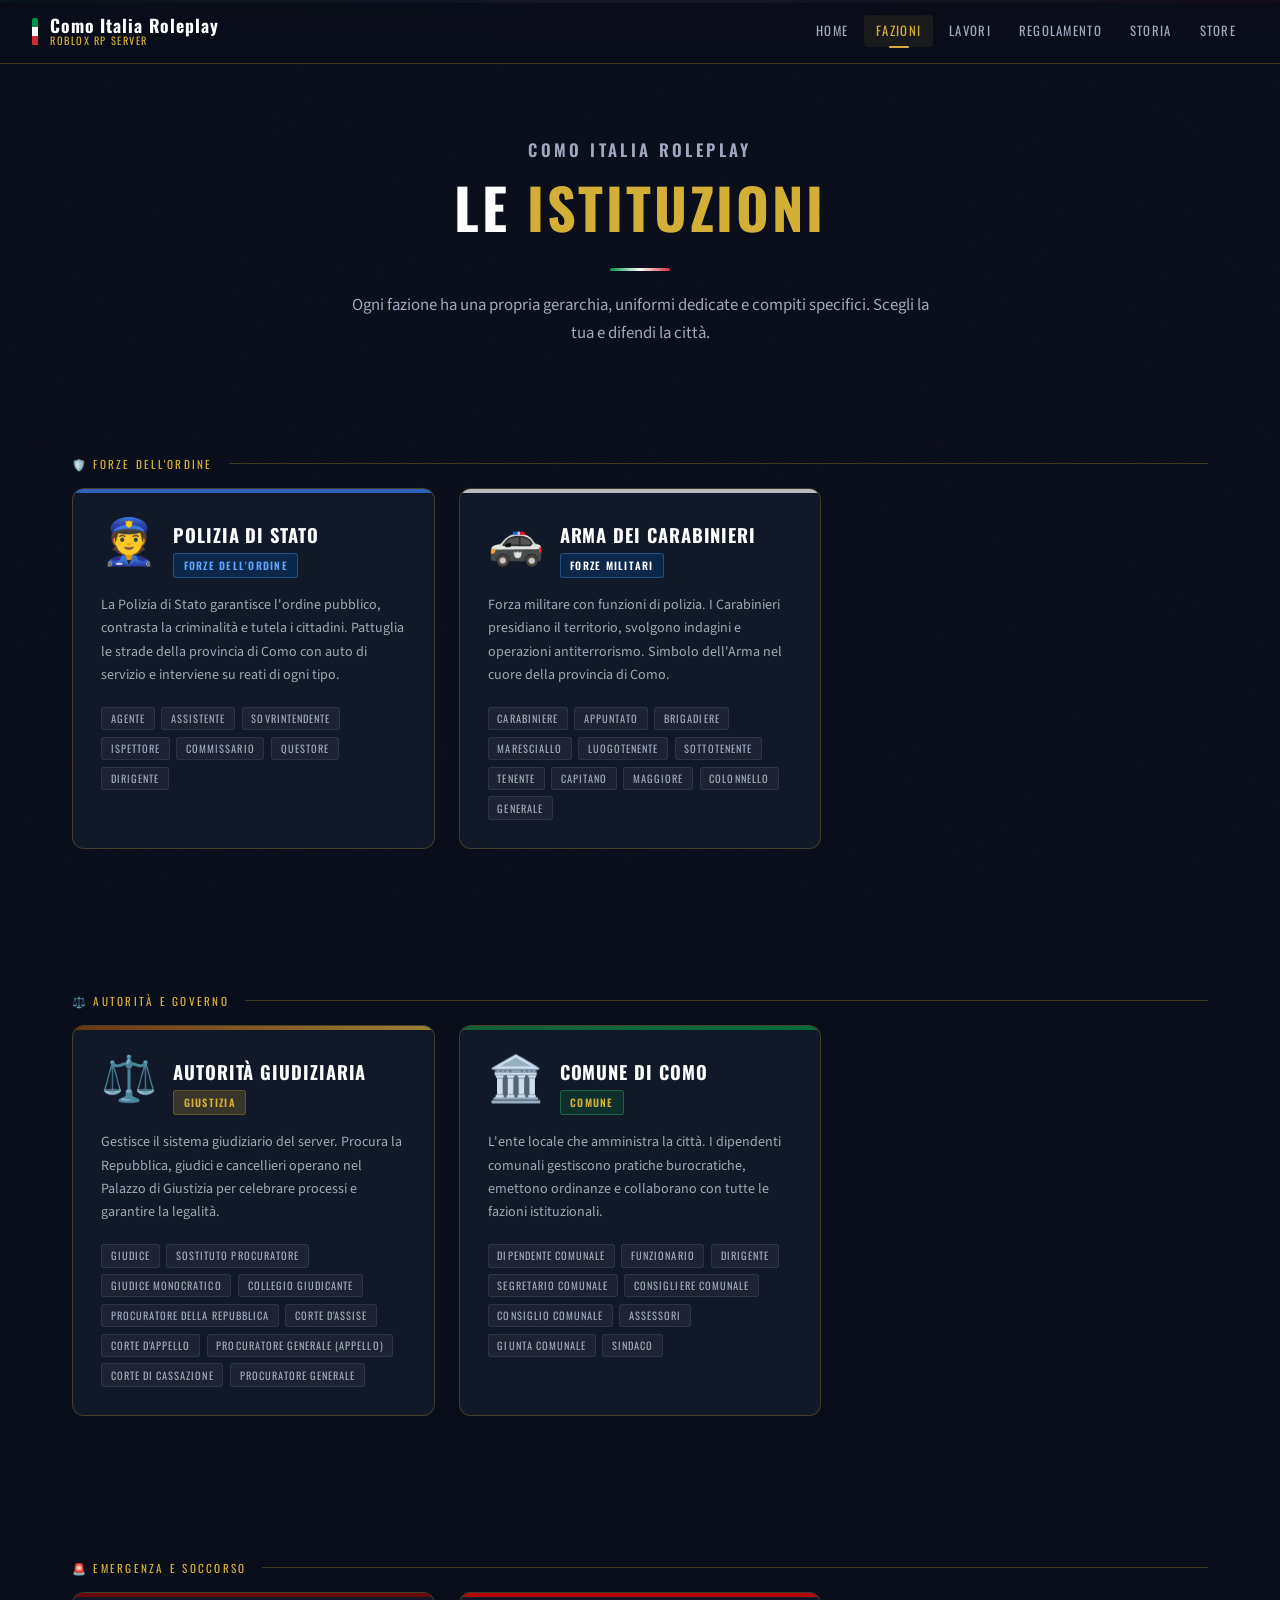
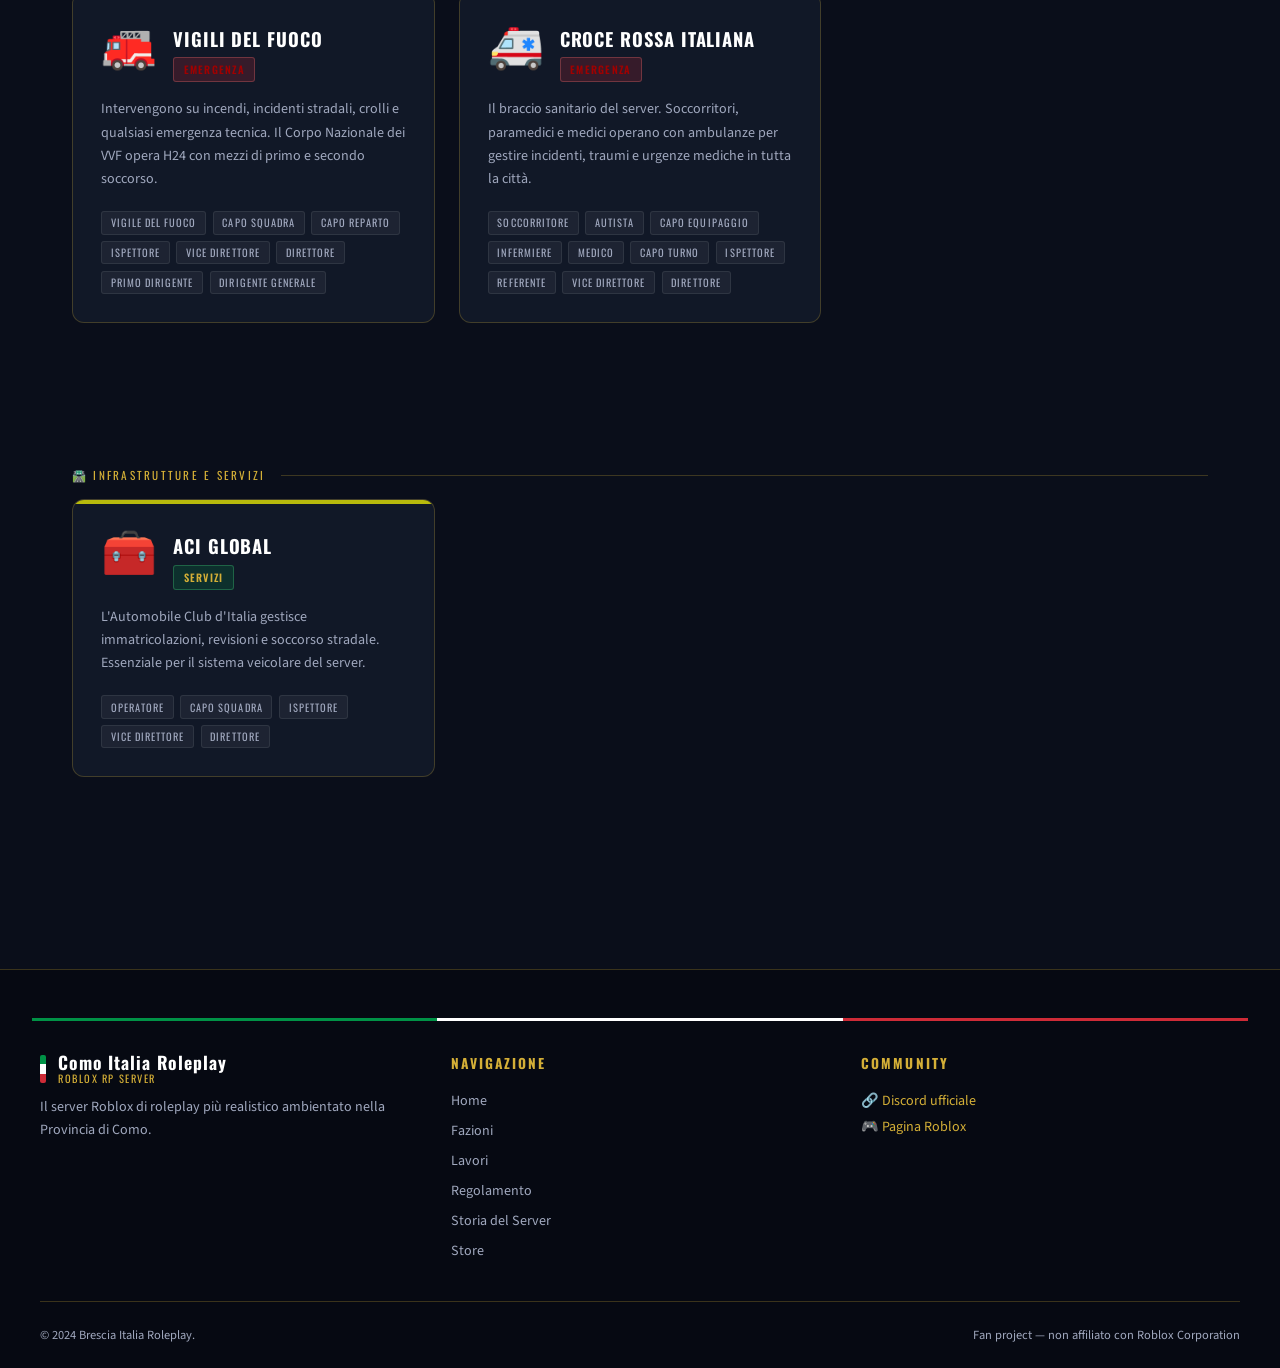
==== fazioni.html @ 82aeb357 "Messo Sito Web" ====
<!DOCTYPE html>
<html lang="it">
<head>
  <meta charset="UTF-8" />
  <meta name="viewport" content="width=device-width, initial-scale=1.0" />
  <title>Fazioni — Como Italia Roleplay</title>
  <link rel="stylesheet" href="style.css" />
  <style>
    .fazioni-grid {
      display: grid;
      grid-template-columns: repeat(auto-fill, minmax(320px, 1fr));
      gap: 1.5rem;
      padding: 3rem 0 6rem;
    }
    .fazione-card {
      background: var(--blu-card);
      border: 1px solid var(--bordo);
      border-radius: 12px;
      overflow: hidden;
      transition: all 0.3s;
      position: relative;
    }
    .fazione-card:hover {
      transform: translateY(-5px);
      box-shadow: 0 16px 50px rgba(0,0,0,0.5);
    }
    .fazione-card:hover .fazione-stripe { opacity: 1; }
    .fazione-stripe {
      height: 4px; width: 100%;
      opacity: 0.7;
      transition: opacity 0.3s;
    }
    .fazione-body { padding: 1.75rem; }
    .fazione-header {
      display: flex; align-items: flex-start; gap: 1rem;
      margin-bottom: 1rem;
    }
    .fazione-icon {
      font-size: 2.8rem; line-height: 1;
      flex-shrink: 0;
    }
    .fazione-info h3 {
      font-family: 'Oswald', sans-serif;
      font-size: 1.15rem; font-weight: 700;
      text-transform: uppercase; letter-spacing: 0.05em;
      color: var(--bianco); margin-bottom: 0.35rem;
    }
    .fazione-info p {
      font-size: 0.82rem;
      color: var(--testo-soft);
      line-height: 1.5;
    }
    .fazione-desc {
      font-size: 0.88rem;
      color: var(--testo-soft);
      line-height: 1.65;
      margin-bottom: 1.25rem;
    }
    .fazione-ruoli {
      display: flex; flex-wrap: wrap; gap: 0.4rem;
    }
    .ruolo-tag {
      display: inline-block;
      padding: 0.2rem 0.55rem;
      font-family: 'Oswald', sans-serif;
      font-size: 0.65rem; letter-spacing: 0.1em; text-transform: uppercase;
      border-radius: 3px;
      background: rgba(255,255,255,0.05);
      color: var(--testo-soft);
      border: 1px solid rgba(255,255,255,0.08);
    }
    .categoria-label {
      font-family: 'Oswald', sans-serif;
      font-size: 0.7rem; letter-spacing: 0.2em; text-transform: uppercase;
      color: var(--oro); margin: 3rem 0 1rem;
      display: flex; align-items: center; gap: 1rem;
    }
    .categoria-label::after { content: ''; flex: 1; height: 1px; background: var(--bordo); }
  </style>
</head>
<body>

<nav>
  <a href="index.html" class="nav-logo">
    <div class="tricolore"><span></span><span></span><span></span></div>
    <div class="nav-logo-text">Como Italia Roleplay<span>Roblox RP Server</span></div>
  </a>
  <ul class="nav-links" id="navLinks">
    <li><a href="index.html">Home</a></li>
    <li><a href="fazioni.html">Fazioni</a></li>
    <li><a href="lavori.html">Lavori</a></li>
    <li><a href="regolamento.html">Regolamento</a></li>
    <li><a href="storia.html">Storia</a></li>
    <li><a href="store.html">Store</a></li>
  </ul>
  <button class="hamburger" id="hamburger"><span></span><span></span><span></span></button>
</nav>

<div class="page-hero">
  <p class="section-label">Como Italia Roleplay</p>
  <h1>Le <em>Istituzioni</em></h1>
  <div class="divider"></div>
  <p>Ogni fazione ha una propria gerarchia, uniformi dedicate e compiti specifici. Scegli la tua e difendi la città.</p>
</div>

<div class="container">

  <!-- FORZE DELL'ORDINE -->
  <div class="categoria-label">🛡️ Forze dell'Ordine</div>
  <div class="fazioni-grid" style="padding-top:0">

    <div class="fazione-card">
      <div class="fazione-stripe" style="background:linear-gradient(90deg,#3b82f6,#3b82f6)"></div>
      <div class="fazione-body">
        <div class="fazione-header">
          <div class="fazione-icon">👮</div>
          <div class="fazione-info">
            <h3>Polizia di Stato</h3>
            <span class="badge badge-forze">Forze dell'Ordine</span>
          </div>
        </div>
        <p class="fazione-desc">La Polizia di Stato garantisce l'ordine pubblico, contrasta la criminalità e tutela i cittadini. Pattuglia le strade della provincia di Como con auto di servizio e interviene su reati di ogni tipo.</p>
        <div class="fazione-ruoli">
          <span class="ruolo-tag">Agente</span>
          <span class="ruolo-tag">Assistente</span>
          <span class="ruolo-tag">Sovrintendente</span>
          <span class="ruolo-tag">Ispettore</span>
          <span class="ruolo-tag">Commissario</span>
          <span class="ruolo-tag">Questore</span>
          <span class="ruolo-tag">Dirigente</span>
        </div>
      </div>
    </div>

    <div class="fazione-card">
      <div class="fazione-stripe" style="background:linear-gradient(90deg,#ffffff,#ffffff)"></div>
      <div class="fazione-body">
        <div class="fazione-header">
          <div class="fazione-icon">🚓</div>
          <div class="fazione-info">
            <h3>Arma dei Carabinieri</h3>
            <span class="badge badge-militari">Forze Militari</span>
          </div>
        </div>
        <p class="fazione-desc">Forza militare con funzioni di polizia. I Carabinieri presidiano il territorio, svolgono indagini e operazioni antiterrorismo. Simbolo dell'Arma nel cuore della provincia di Como.</p>
        <div class="fazione-ruoli">
          <span class="ruolo-tag">Carabiniere</span>
          <span class="ruolo-tag">Appuntato</span>
          <span class="ruolo-tag">Brigadiere</span>
          <span class="ruolo-tag">Maresciallo</span>
          <span class="ruolo-tag">Luogotenente</span>
          <span class="ruolo-tag">Sottotenente</span>
          <span class="ruolo-tag">Tenente</span>
          <span class="ruolo-tag">Capitano</span>
          <span class="ruolo-tag">Maggiore</span>
          <span class="ruolo-tag">Colonnello</span>
          <span class="ruolo-tag">Generale</span>
        </div>
      </div>
    </div>

  </div>

  <!-- AUTORITÀ -->
  <div class="categoria-label">⚖️ Autorità e Governo</div>
  <div class="fazioni-grid" style="padding-top:0">

    <div class="fazione-card">
      <div class="fazione-stripe" style="background:linear-gradient(90deg,#92400e,var(--oro))"></div>
      <div class="fazione-body">
        <div class="fazione-header">
          <div class="fazione-icon">⚖️</div>
          <div class="fazione-info">
            <h3>Autorità Giudiziaria</h3>
            <span class="badge badge-giudiziaria">Giustizia</span>
          </div>
        </div>
        <p class="fazione-desc">Gestisce il sistema giudiziario del server. Procura la Repubblica, giudici e cancellieri operano nel Palazzo di Giustizia per celebrare processi e garantire la legalità.</p>
        <div class="fazione-ruoli">
          <span class="ruolo-tag">Giudice</span>
          <span class="ruolo-tag">Sostituto Procuratore</span>
          <span class="ruolo-tag">Giudice Monocratico</span>
          <span class="ruolo-tag">Collegio Giudicante</span>
          <span class="ruolo-tag">Procuratore della repubblica</span>
          <span class="ruolo-tag">Corte d'Assise</span>
          <span class="ruolo-tag">Corte d'Appello</span>
          <span class="ruolo-tag">Procuratore Generale (appello)</span>
          <span class="ruolo-tag">Corte di Cassazione</span>
          <span class="ruolo-tag">Procuratore Generale</span>
        </div>
      </div>
    </div>

    <div class="fazione-card">
      <div class="fazione-stripe" style="background:linear-gradient(90deg,#15803d,var(--verde))"></div>
      <div class="fazione-body">
        <div class="fazione-header">
          <div class="fazione-icon">🏛️</div>
          <div class="fazione-info">
            <h3>Comune di Como</h3>
            <span class="badge badge-civil">Comune</span>
          </div>
        </div>
        <p class="fazione-desc">L'ente locale che amministra la città. I dipendenti comunali gestiscono pratiche burocratiche, emettono ordinanze e collaborano con tutte le fazioni istituzionali.</p>
        <div class="fazione-ruoli">
          <span class="ruolo-tag">Dipendente Comunale</span>
          <span class="ruolo-tag">Funzionario</span>
          <span class="ruolo-tag">Dirigente</span>
          <span class="ruolo-tag">Segretario Comunale</span>
          <span class="ruolo-tag">Consigliere Comunale</span>
          <span class="ruolo-tag">Consiglio Comunale</span>
          <span class="ruolo-tag">Assessori</span>
          <span class="ruolo-tag">Giunta Comunale</span>
          <span class="ruolo-tag">Sindaco</span>
        </div>
      </div>
    </div>

  </div>

  <!-- EMERGENZE -->
  <div class="categoria-label">🚨 Emergenza e Soccorso</div>
  <div class="fazioni-grid" style="padding-top:0">

    <div class="fazione-card">
      <div class="fazione-stripe" style="background:linear-gradient(90deg,#910000,#910000)"></div>
      <div class="fazione-body">
        <div class="fazione-header">
          <div class="fazione-icon">🚒</div>
          <div class="fazione-info">
            <h3>Vigili del Fuoco</h3>
            <span class="badge badge-emergency">Emergenza</span>
          </div>
        </div>
        <p class="fazione-desc">Intervengono su incendi, incidenti stradali, crolli e qualsiasi emergenza tecnica. Il Corpo Nazionale dei VVF opera H24 con mezzi di primo e secondo soccorso.</p>
        <div class="fazione-ruoli">
          <span class="ruolo-tag">Vigile del fuoco</span>
          <span class="ruolo-tag">Capo Squadra</span>
          <span class="ruolo-tag">Capo Reparto</span>
          <span class="ruolo-tag">Ispettore</span>
          <span class="ruolo-tag">Vice Direttore</span>
          <span class="ruolo-tag">Direttore</span>
          <span class="ruolo-tag">Primo Dirigente</span>
          <span class="ruolo-tag">Dirigente Generale</span>
        </div>
      </div>
    </div>

    <div class="fazione-card">
      <div class="fazione-stripe" style="background:linear-gradient(90deg,#ff0000,#ff0000)"></div>
      <div class="fazione-body">
        <div class="fazione-header">
          <div class="fazione-icon">🚑</div>
          <div class="fazione-info">
            <h3>Croce Rossa Italiana</h3>
            <span class="badge badge-emergency">Emergenza</span>
          </div>
        </div>
        <p class="fazione-desc">Il braccio sanitario del server. Soccorritori, paramedici e medici operano con ambulanze per gestire incidenti, traumi e urgenze mediche in tutta la città.</p>
        <div class="fazione-ruoli">
          <span class="ruolo-tag">Soccorritore</span>
          <span class="ruolo-tag">Autista</span>
          <span class="ruolo-tag">Capo Equipaggio</span>
          <span class="ruolo-tag">Infermiere</span>
          <span class="ruolo-tag">Medico</span>
          <span class="ruolo-tag">Capo Turno</span>
          <span class="ruolo-tag">Ispettore</span>
          <span class="ruolo-tag">Referente</span>
          <span class="ruolo-tag">Vice Direttore</span>
          <span class="ruolo-tag">Direttore</span>
        </div>
      </div>
    </div>

  </div>

  <!-- INFRASTRUTTURE -->
  <div class="categoria-label">🛣️ Infrastrutture e Servizi</div>
  <div class="fazioni-grid" style="padding-top:0; padding-bottom:6rem">

    <div class="fazione-card">
      <div class="fazione-stripe" style="background:linear-gradient(90deg,#ffff00,#ffff00)"></div>
      <div class="fazione-body">
        <div class="fazione-header">
          <div class="fazione-icon">🧰</div>
          <div class="fazione-info">
            <h3>ACI Global</h3>
            <span class="badge badge-civil">Servizi</span>
          </div>
        </div>
        <p class="fazione-desc">L'Automobile Club d'Italia gestisce immatricolazioni, revisioni e soccorso stradale. Essenziale per il sistema veicolare del server.</p>
        <div class="fazione-ruoli">
          <span class="ruolo-tag">Operatore</span>
          <span class="ruolo-tag">Capo Squadra</span>
          <span class="ruolo-tag">Ispettore</span>
          <span class="ruolo-tag">Vice Direttore</span>
          <span class="ruolo-tag">Direttore</span>
        </div>
      </div>
    </div>

  </div>

</div>

<!-- FOOTER -->
<footer>
  <div class="tricolore-bar"></div>
  <div class="footer-inner">
    <div class="footer-brand">
      <div class="nav-logo" style="margin-bottom:0.75rem">
        <div class="tricolore"><span></span><span></span><span></span></div>
        <div class="nav-logo-text">Como Italia Roleplay<span>Roblox RP Server</span></div>
      </div>
      <p>Il server Roblox di roleplay più realistico ambientato nella Provincia di Como.</p>
    </div>
    <div class="footer-links">
      <h4>Navigazione</h4>
      <ul>
        <li><a href="index.html">Home</a></li>
        <li><a href="fazioni.html">Fazioni</a></li>
        <li><a href="lavori.html">Lavori</a></li>
        <li><a href="regolamento.html">Regolamento</a></li>
        <li><a href="storia.html">Storia del Server</a></li>
        <li><a href="store.html">Store</a></li>
      </ul>
    </div>
    <div class="footer-contact">
      <h4>Community</h4>
      <p>🔗 <a href="https://discord.gg/5yMMFRdfcy" target="_blank">Discord ufficiale</a><br>
      🎮 <a href="https://www.roblox.com/games/2534724415/Emergency-Response-Liberty-County" target="_blank">Pagina Roblox</a></p>
    </div>
  </div>
  <div class="footer-bottom">
    <span>© 2024 Brescia Italia Roleplay.</span>
    <span>Fan project — non affiliato con Roblox Corporation</span>
  </div>
</footer>

<script src="main.js"></script>
</body>
</html>
---- style.css ----
@import url('https://fonts.googleapis.com/css2?family=Oswald:wght@300;400;600;700&family=Source+Sans+3:ital,wght@0,300;0,400;0,600;1,300&display=swap');

:root {
  --verde: #009246;
  --bianco: #ffffff;
  --rosso: #CE2B37;
  --oro: #D4AF37;
  --blu-scuro: #0A0E1A;
  --blu-medio: #0F1628;
  --blu-card: #111827;
  --testo: #e8eaf0;
  --testo-soft: #a0a8be;
  --bordo: rgba(212,175,55,0.25);
  --glow-verde: rgba(0,146,70,0.4);
  --glow-rosso: rgba(206,43,55,0.4);
}

*, *::before, *::after { margin: 0; padding: 0; box-sizing: border-box; }

html { scroll-behavior: smooth; }

body {
  font-family: 'Source Sans 3', sans-serif;
  background-color: var(--blu-scuro);
  color: var(--testo);
  min-height: 100vh;
  overflow-x: hidden;
}

/* ─── NOISE OVERLAY ─────────────────────────── */
body::before {
  content: '';
  position: fixed; inset: 0;
  background-image: url("data:image/svg+xml,%3Csvg viewBox='0 0 256 256' xmlns='http://www.w3.org/2000/svg'%3E%3Cfilter id='n'%3E%3CfeTurbulence type='fractalNoise' baseFrequency='0.9' numOctaves='4' stitchTiles='stitch'/%3E%3C/filter%3E%3Crect width='100%25' height='100%25' filter='url(%23n)' opacity='0.04'/%3E%3C/svg%3E");
  pointer-events: none; z-index: 0; opacity: 0.5;
}

/* ─── NAVBAR ─────────────────────────────────── */
nav {
  position: fixed; top: 0; left: 0; right: 0; z-index: 100;
  background: rgba(10,14,26,0.92);
  backdrop-filter: blur(16px);
  border-bottom: 1px solid var(--bordo);
  padding: 0 2rem;
  height: 64px;
  display: flex; align-items: center; justify-content: space-between;
}

.nav-logo {
  display: flex; align-items: center; gap: 0.75rem;
  text-decoration: none;
}

.nav-logo .tricolore {
  display: flex; height: 28px; width: 6px; border-radius: 2px; overflow: hidden; flex-direction: column;
}
.nav-logo .tricolore span { flex: 1; }
.nav-logo .tricolore span:nth-child(1) { background: var(--verde); }
.nav-logo .tricolore span:nth-child(2) { background: var(--bianco); }
.nav-logo .tricolore span:nth-child(3) { background: var(--rosso); }

.nav-logo-text {
  font-family: 'Oswald', sans-serif;
  font-weight: 700; font-size: 1.1rem; letter-spacing: 0.05em;
  color: var(--bianco);
  line-height: 1.1;
}
.nav-logo-text span { color: var(--oro); display: block; font-size: 0.65rem; font-weight: 400; letter-spacing: 0.15em; text-transform: uppercase; }

.nav-links {
  display: flex; gap: 0.25rem; list-style: none;
}
.nav-links a {
  font-family: 'Oswald', sans-serif; font-size: 0.8rem; font-weight: 400;
  letter-spacing: 0.1em; text-transform: uppercase;
  color: var(--testo-soft); text-decoration: none;
  padding: 0.4rem 0.75rem; border-radius: 4px;
  transition: color 0.2s, background 0.2s;
  position: relative;
}
.nav-links a:hover, .nav-links a.active {
  color: var(--oro);
  background: rgba(212,175,55,0.08);
}
.nav-links a.active::after {
  content: '';
  position: absolute; bottom: -1px; left: 50%; transform: translateX(-50%);
  width: 20px; height: 2px; background: var(--oro); border-radius: 1px;
}

.hamburger { display: none; flex-direction: column; gap: 5px; cursor: pointer; padding: 4px; }
.hamburger span { display: block; width: 24px; height: 2px; background: var(--testo); border-radius: 2px; transition: all 0.3s; }

/* ─── HERO GENERICO ──────────────────────────── */
.page-hero {
  padding: 120px 2rem 60px;
  text-align: center;
  position: relative;
}
.page-hero::before {
  content: '';
  position: absolute; top: 0; left: 0; right: 0; height: 3px;
  background: linear-gradient(90deg, var(--verde), var(--bianco), var(--rosso));
}
.page-hero h1 {
  font-family: 'Oswald', sans-serif; font-size: clamp(2.2rem, 5vw, 3.5rem);
  font-weight: 700; letter-spacing: 0.05em; text-transform: uppercase;
  color: var(--bianco);
}
.page-hero h1 em { font-style: normal; color: var(--oro); }
.page-hero p {
  max-width: 600px; margin: 1rem auto 0;
  color: var(--testo-soft); font-size: 1.05rem; line-height: 1.7;
}
.divider {
  width: 60px; height: 3px; margin: 1.25rem auto;
  background: linear-gradient(90deg, var(--verde), var(--bianco), var(--rosso));
  border-radius: 2px;
}

/* ─── CONTAINER ──────────────────────────────── */
.container {
  max-width: 1200px; margin: 0 auto; padding: 0 2rem;
}

/* ─── BUTTONS ────────────────────────────────── */
.btn {
  display: inline-flex; align-items: center; gap: 0.5rem;
  font-family: 'Oswald', sans-serif; font-size: 0.9rem;
  font-weight: 600; letter-spacing: 0.1em; text-transform: uppercase;
  text-decoration: none; padding: 0.75rem 1.75rem;
  border-radius: 6px; border: none; cursor: pointer;
  transition: all 0.25s; position: relative; overflow: hidden;
}
.btn::before {
  content: ''; position: absolute; inset: 0;
  background: rgba(255,255,255,0.1); opacity: 0; transition: opacity 0.2s;
}
.btn:hover::before { opacity: 1; }
.btn-oro {
  background: linear-gradient(135deg, var(--oro), #650075);
  color: var(--blu-scuro);
  box-shadow: 0 4px 20px rgba(212,175,55,0.3);
}
.btn-oro:hover { transform: translateY(-2px); box-shadow: 0 8px 30px rgba(196, 55, 212, 0.45); }
.btn-verde {
  background: var(--verde);
  color: var(--bianco);
  box-shadow: 0 4px 20px var(--glow-verde);
}
.btn-verde:hover { transform: translateY(-2px); box-shadow: 0 8px 30px var(--glow-verde); }
.btn-rosso {
  background: var(--rosso);
  color: var(--bianco);
  box-shadow: 0 4px 20px var(--glow-rosso);
}
.btn-rosso:hover { transform: translateY(-2px); box-shadow: 0 8px 30px var(--glow-rosso); }
.btn-outline {
  background: transparent;
  color: var(--oro); border: 1px solid var(--bordo);
}
.btn-outline:hover { background: rgba(212,175,55,0.08); border-color: var(--oro); }

/* ─── CARDS ──────────────────────────────────── */
.card {
  background: var(--blu-card);
  border: 1px solid var(--bordo);
  border-radius: 10px; padding: 1.75rem;
  transition: transform 0.25s, box-shadow 0.25s, border-color 0.25s;
}
.card:hover {
  transform: translateY(-4px);
  box-shadow: 0 12px 40px rgba(0,0,0,0.4);
  border-color: rgba(212,175,55,0.5);
}
.card-icon {
  font-size: 2.5rem; margin-bottom: 0.75rem; display: block;
}
.card h3 {
  font-family: 'Oswald', sans-serif; font-size: 1.1rem;
  font-weight: 600; letter-spacing: 0.05em; text-transform: uppercase;
  color: var(--bianco); margin-bottom: 0.5rem;
}
.card p { font-size: 0.9rem; color: var(--testo-soft); line-height: 1.6; }

/* ─── SECTION LABEL ──────────────────────────── */
.section-label {
  font-family: 'Oswald', sans-serif; font-size: 0.72rem;
  font-weight: 600; letter-spacing: 0.2em; text-transform: uppercase;
  color: var(--oro); margin-bottom: 0.5rem;
}
.section-title {
  font-family: 'Oswald', sans-serif; font-size: clamp(1.6rem, 3vw, 2.4rem);
  font-weight: 700; letter-spacing: 0.03em; text-transform: uppercase;
  color: var(--bianco); line-height: 1.15; margin-bottom: 0.5rem;
}

/* ─── FOOTER ─────────────────────────────────── */
footer {
  background: rgba(6,9,18,0.95);
  border-top: 1px solid var(--bordo);
  padding: 3rem 2rem 1.5rem;
  margin-top: 6rem;
}
.footer-inner {
  max-width: 1200px; margin: 0 auto;
  display: grid; grid-template-columns: 1fr 1fr 1fr; gap: 2rem;
}
.footer-brand p { color: var(--testo-soft); font-size: 0.88rem; line-height: 1.6; margin-top: 0.75rem; }
.footer-links h4, .footer-contact h4 {
  font-family: 'Oswald', sans-serif; font-size: 0.85rem;
  letter-spacing: 0.15em; text-transform: uppercase; color: var(--oro);
  margin-bottom: 1rem;
}
.footer-links ul { list-style: none; }
.footer-links ul li { margin-bottom: 0.5rem; }
.footer-links ul li a {
  color: var(--testo-soft); text-decoration: none; font-size: 0.88rem;
  transition: color 0.2s;
}
.footer-links ul li a:hover { color: var(--bianco); }
.footer-contact p { color: var(--testo-soft); font-size: 0.88rem; line-height: 1.8; }
.footer-contact a { color: var(--oro); text-decoration: none; }
.footer-bottom {
  max-width: 1200px; margin: 2rem auto 0;
  padding-top: 1.5rem; border-top: 1px solid var(--bordo);
  display: flex; justify-content: space-between; align-items: center;
  font-size: 0.78rem; color: var(--testo-soft);
}
.tricolore-bar {
  width: 100%; height: 3px;
  background: linear-gradient(90deg, var(--verde) 33.33%, var(--bianco) 33.33%, var(--bianco) 66.66%, var(--rosso) 66.66%);
  margin-bottom: 2rem;
}

/* ─── BADGE FAZIONE ──────────────────────────── */
.badge {
  display: inline-block; padding: 0.25rem 0.6rem;
  font-family: 'Oswald', sans-serif; font-size: 0.65rem;
  letter-spacing: 0.12em; text-transform: uppercase;
  border-radius: 3px; font-weight: 600;
}
.badge-forze { background: rgba(0,80,160,0.3); color: #60a5fa; border: 1px solid rgba(96,165,250,0.3); }
.badge-militari { background: rgba(0,80,160,0.3); color: var(--bianco); border: 1px solid rgba(96,165,250,0.3); }
.badge-emergency { background: rgba(206,43,55,0.2); color: #a10000; border: 1px solid rgba(248,113,113,0.3); }
.badge-civil { background: rgba(0,146,70,0.2); color: var(--oro); border: 1px solid rgba(74,222,128,0.3); }
.badge-giudiziaria { background: rgba(212,175,55,0.2); color: var(--oro); border: 1px solid var(--bordo); }

/* ─── RESPONSIVE ─────────────────────────────── */
@media (max-width: 768px) {
  .nav-links { display: none; flex-direction: column; position: absolute; top: 64px; left: 0; right: 0; background: rgba(10,14,26,0.98); padding: 1rem; gap: 0; border-bottom: 1px solid var(--bordo); }
  .nav-links.open { display: flex; }
  .nav-links a { padding: 0.75rem 1rem; }
  .hamburger { display: flex; }
  .footer-inner { grid-template-columns: 1fr; }
  .footer-bottom { flex-direction: column; gap: 0.5rem; text-align: center; }
}

/* ─── ANIMATIONS ─────────────────────────────── */
@keyframes fadeUp {
  from { opacity: 0; transform: translateY(20px); }
  to { opacity: 1; transform: translateY(0); }
}
@keyframes pulse-glow {
  0%, 100% { box-shadow: 0 0 20px rgba(212,175,55,0.2); }
  50% { box-shadow: 0 0 40px rgba(212,175,55,0.5); }
}
.fade-up { animation: fadeUp 0.6s ease both; }
.fade-up-1 { animation-delay: 0.1s; }
.fade-up-2 { animation-delay: 0.2s; }
.fade-up-3 { animation-delay: 0.3s; }
.fade-up-4 { animation-delay: 0.4s; }
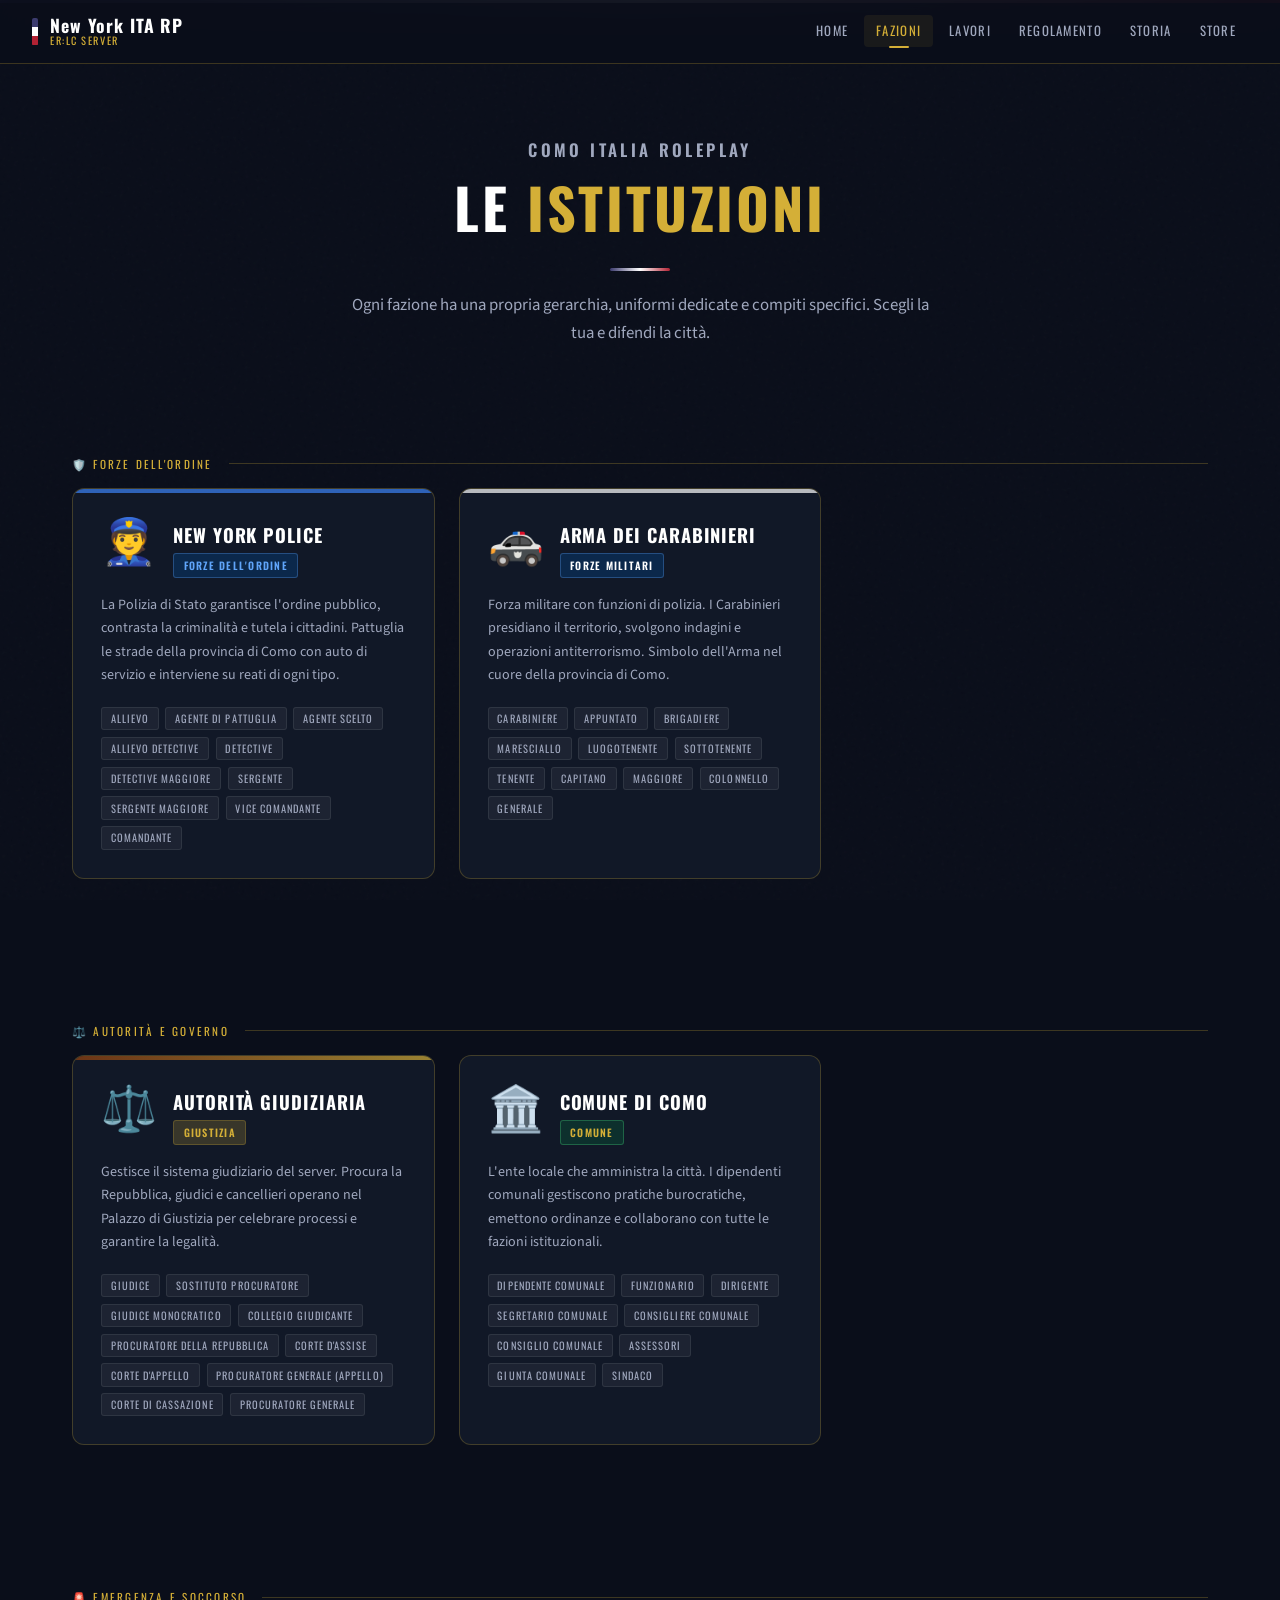
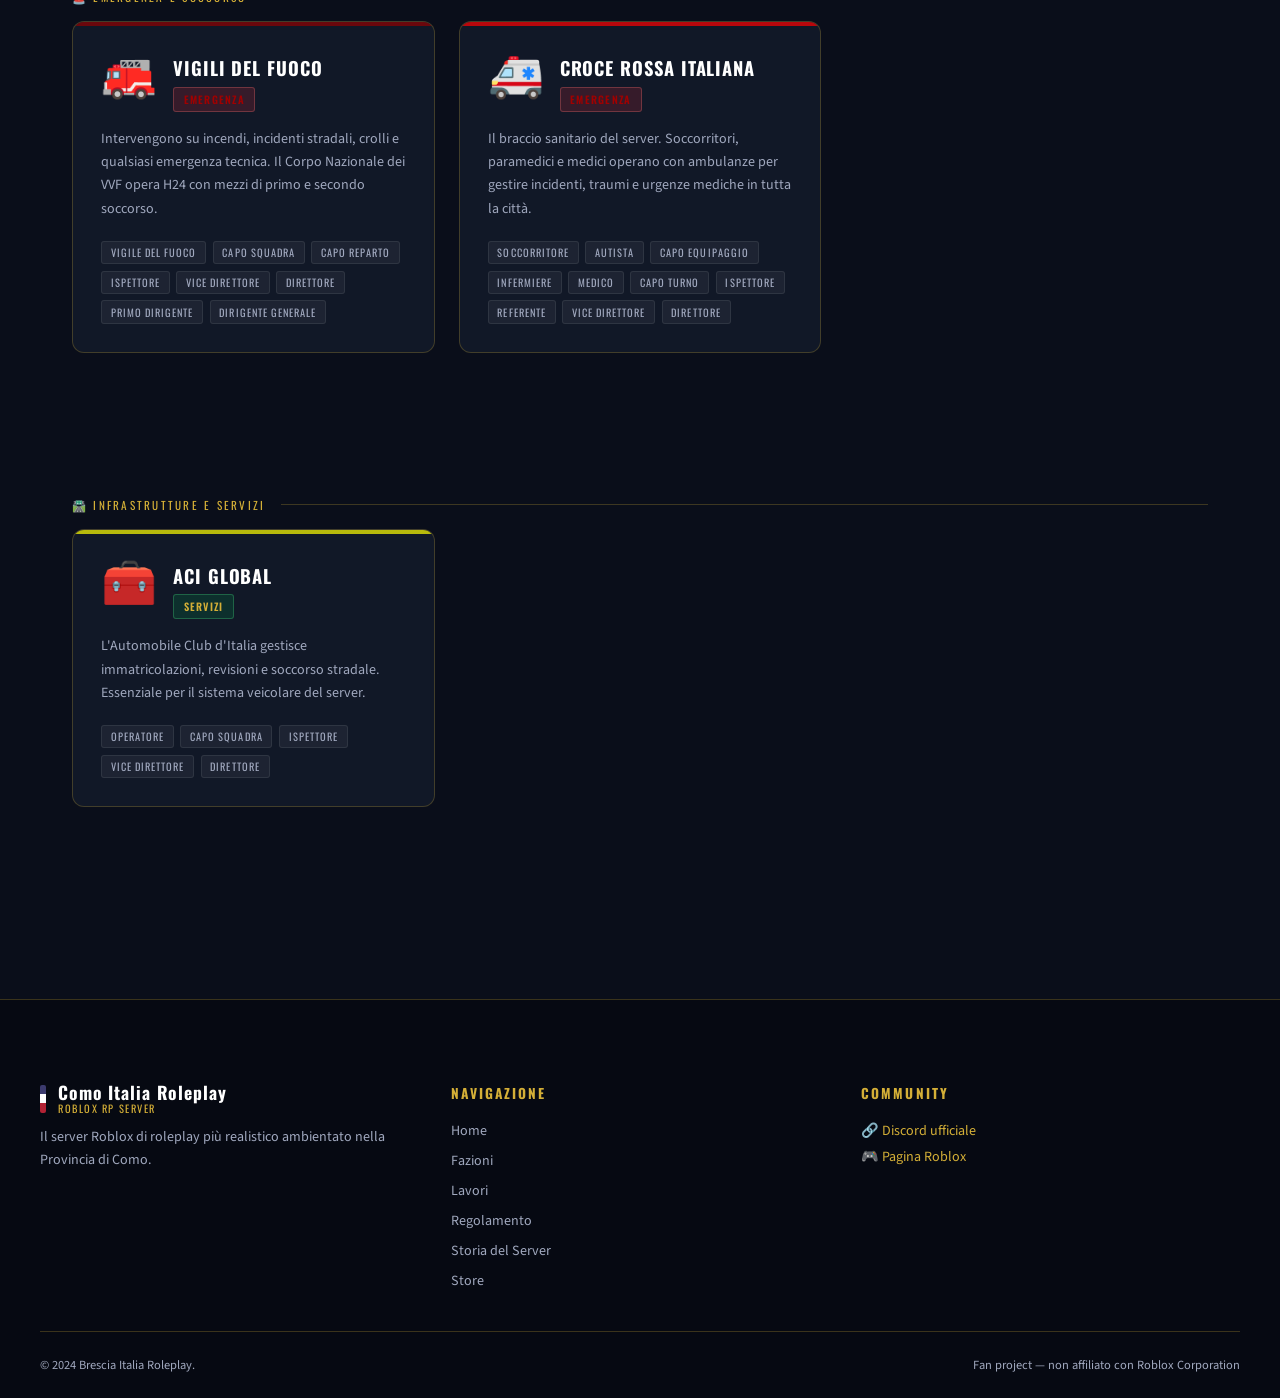
==== commit 42282085: "Sistemato qualcosa" ====
--- a/fazioni.html
+++ b/fazioni.html
@@ -83,7 +83,7 @@
 <nav>
   <a href="index.html" class="nav-logo">
     <div class="tricolore"><span></span><span></span><span></span></div>
-    <div class="nav-logo-text">Como Italia Roleplay<span>Roblox RP Server</span></div>
+    <div class="nav-logo-text">New York ITA RP<span>ER:LC Server</span></div>
   </a>
   <ul class="nav-links" id="navLinks">
     <li><a href="index.html">Home</a></li>
@@ -115,19 +115,22 @@
         <div class="fazione-header">
           <div class="fazione-icon">👮</div>
           <div class="fazione-info">
-            <h3>Polizia di Stato</h3>
+            <h3>New York Police</h3>
             <span class="badge badge-forze">Forze dell'Ordine</span>
           </div>
         </div>
         <p class="fazione-desc">La Polizia di Stato garantisce l'ordine pubblico, contrasta la criminalità e tutela i cittadini. Pattuglia le strade della provincia di Como con auto di servizio e interviene su reati di ogni tipo.</p>
         <div class="fazione-ruoli">
-          <span class="ruolo-tag">Agente</span>
-          <span class="ruolo-tag">Assistente</span>
-          <span class="ruolo-tag">Sovrintendente</span>
-          <span class="ruolo-tag">Ispettore</span>
-          <span class="ruolo-tag">Commissario</span>
-          <span class="ruolo-tag">Questore</span>
-          <span class="ruolo-tag">Dirigente</span>
+          <span class="ruolo-tag">Allievo</span>
+          <span class="ruolo-tag">Agente di Pattuglia</span>
+          <span class="ruolo-tag">Agente Scelto</span>
+          <span class="ruolo-tag">Allievo Detective</span>
+          <span class="ruolo-tag">Detective</span>
+          <span class="ruolo-tag">Detective Maggiore</span>
+          <span class="ruolo-tag">Sergente</span>
+          <span class="ruolo-tag">Sergente Maggiore</span>
+          <span class="ruolo-tag">Vice Comandante</span>
+          <span class="ruolo-tag">Comandante</span>
         </div>
       </div>
     </div>
--- a/style.css
+++ b/style.css
@@ -1,9 +1,9 @@
 @import url('https://fonts.googleapis.com/css2?family=Oswald:wght@300;400;600;700&family=Source+Sans+3:ital,wght@0,300;0,400;0,600;1,300&display=swap');
 
 :root {
-  --verde: #009246;
+  --blu: #3c3b6e;
   --bianco: #ffffff;
-  --rosso: #CE2B37;
+  --rosso: #b22234;
   --oro: #D4AF37;
   --blu-scuro: #0A0E1A;
   --blu-medio: #0F1628;
@@ -55,7 +55,7 @@
   display: flex; height: 28px; width: 6px; border-radius: 2px; overflow: hidden; flex-direction: column;
 }
 .nav-logo .tricolore span { flex: 1; }
-.nav-logo .tricolore span:nth-child(1) { background: var(--verde); }
+.nav-logo .tricolore span:nth-child(1) { background: var(--blu); }
 .nav-logo .tricolore span:nth-child(2) { background: var(--bianco); }
 .nav-logo .tricolore span:nth-child(3) { background: var(--rosso); }
 
@@ -100,7 +100,7 @@
 .page-hero::before {
   content: '';
   position: absolute; top: 0; left: 0; right: 0; height: 3px;
-  background: linear-gradient(90deg, var(--verde), var(--bianco), var(--rosso));
+  background: linear-gradient(90deg, var(--blu), var(--bianco), var(--rosso));
 }
 .page-hero h1 {
   font-family: 'Oswald', sans-serif; font-size: clamp(2.2rem, 5vw, 3.5rem);
@@ -114,7 +114,7 @@
 }
 .divider {
   width: 60px; height: 3px; margin: 1.25rem auto;
-  background: linear-gradient(90deg, var(--verde), var(--bianco), var(--rosso));
+  background: linear-gradient(90deg, var(--blu), var(--bianco), var(--rosso));
   border-radius: 2px;
 }
 
@@ -144,7 +144,7 @@
 }
 .btn-oro:hover { transform: translateY(-2px); box-shadow: 0 8px 30px rgba(196, 55, 212, 0.45); }
 .btn-verde {
-  background: var(--verde);
+  background: var(--blu);
   color: var(--bianco);
   box-shadow: 0 4px 20px var(--glow-verde);
 }
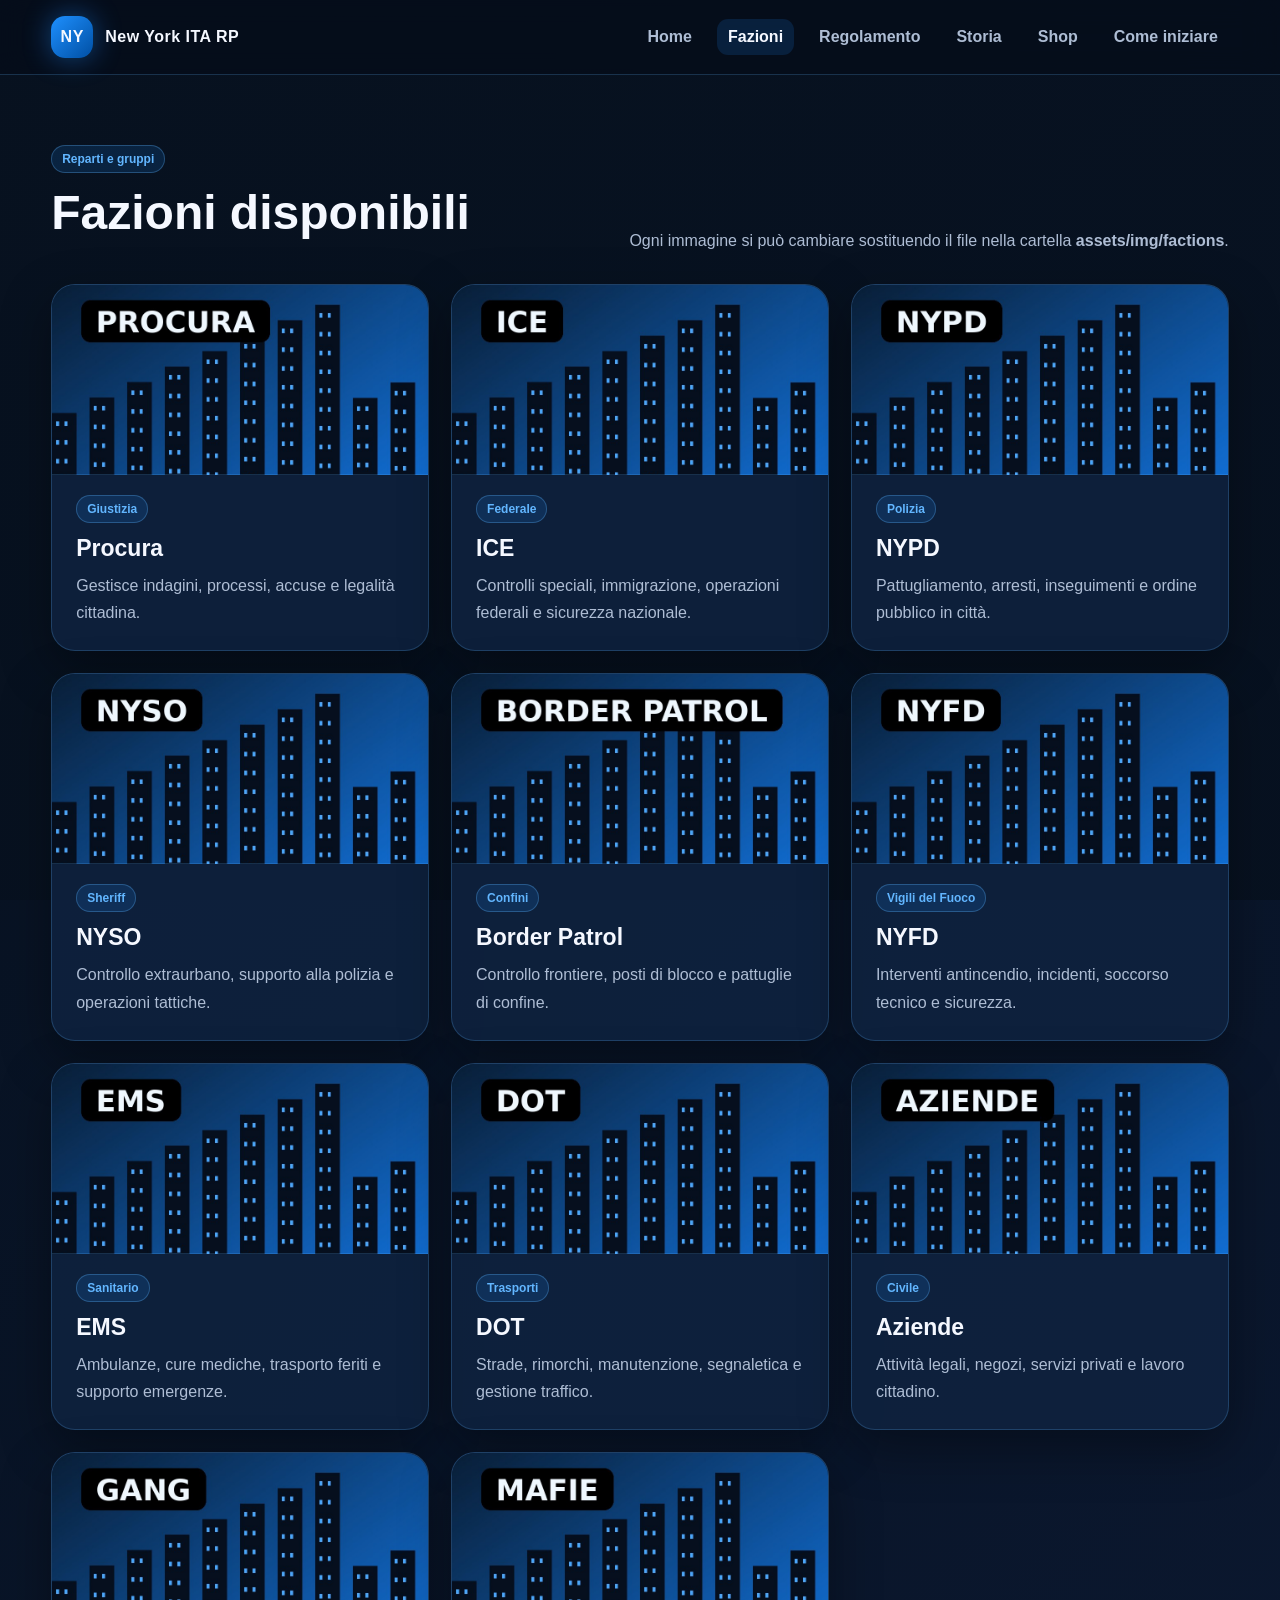
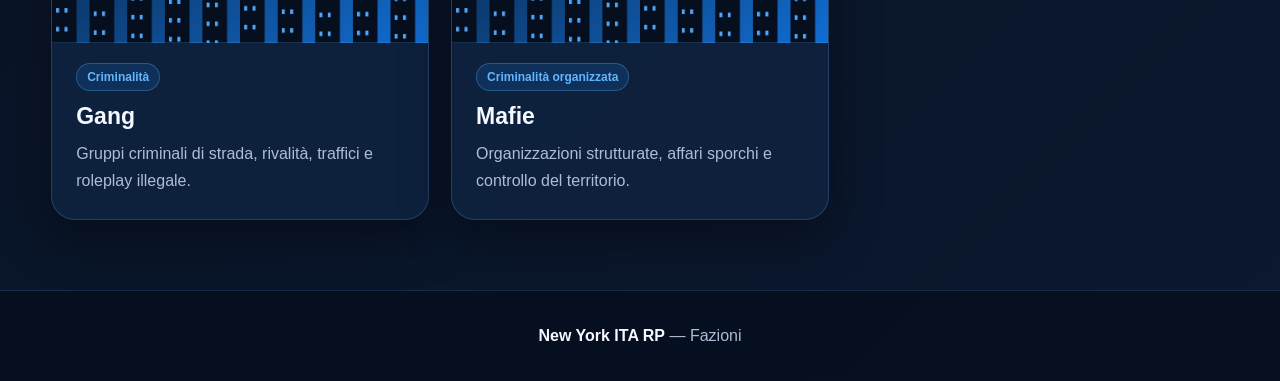
==== commit c40447a7: "Aggiunta sito web gian" ====
--- a/fazioni.html
+++ b/fazioni.html
@@ -1,345 +1,18 @@
 <!DOCTYPE html>
-<html lang="it">
-<head>
-  <meta charset="UTF-8" />
-  <meta name="viewport" content="width=device-width, initial-scale=1.0" />
-  <title>Fazioni — Como Italia Roleplay</title>
-  <link rel="stylesheet" href="style.css" />
-  <style>
-    .fazioni-grid {
-      display: grid;
-      grid-template-columns: repeat(auto-fill, minmax(320px, 1fr));
-      gap: 1.5rem;
-      padding: 3rem 0 6rem;
-    }
-    .fazione-card {
-      background: var(--blu-card);
-      border: 1px solid var(--bordo);
-      border-radius: 12px;
-      overflow: hidden;
-      transition: all 0.3s;
-      position: relative;
-    }
-    .fazione-card:hover {
-      transform: translateY(-5px);
-      box-shadow: 0 16px 50px rgba(0,0,0,0.5);
-    }
-    .fazione-card:hover .fazione-stripe { opacity: 1; }
-    .fazione-stripe {
-      height: 4px; width: 100%;
-      opacity: 0.7;
-      transition: opacity 0.3s;
-    }
-    .fazione-body { padding: 1.75rem; }
-    .fazione-header {
-      display: flex; align-items: flex-start; gap: 1rem;
-      margin-bottom: 1rem;
-    }
-    .fazione-icon {
-      font-size: 2.8rem; line-height: 1;
-      flex-shrink: 0;
-    }
-    .fazione-info h3 {
-      font-family: 'Oswald', sans-serif;
-      font-size: 1.15rem; font-weight: 700;
-      text-transform: uppercase; letter-spacing: 0.05em;
-      color: var(--bianco); margin-bottom: 0.35rem;
-    }
-    .fazione-info p {
-      font-size: 0.82rem;
-      color: var(--testo-soft);
-      line-height: 1.5;
-    }
-    .fazione-desc {
-      font-size: 0.88rem;
-      color: var(--testo-soft);
-      line-height: 1.65;
-      margin-bottom: 1.25rem;
-    }
-    .fazione-ruoli {
-      display: flex; flex-wrap: wrap; gap: 0.4rem;
-    }
-    .ruolo-tag {
-      display: inline-block;
-      padding: 0.2rem 0.55rem;
-      font-family: 'Oswald', sans-serif;
-      font-size: 0.65rem; letter-spacing: 0.1em; text-transform: uppercase;
-      border-radius: 3px;
-      background: rgba(255,255,255,0.05);
-      color: var(--testo-soft);
-      border: 1px solid rgba(255,255,255,0.08);
-    }
-    .categoria-label {
-      font-family: 'Oswald', sans-serif;
-      font-size: 0.7rem; letter-spacing: 0.2em; text-transform: uppercase;
-      color: var(--oro); margin: 3rem 0 1rem;
-      display: flex; align-items: center; gap: 1rem;
-    }
-    .categoria-label::after { content: ''; flex: 1; height: 1px; background: var(--bordo); }
-  </style>
-</head>
-<body>
-
-<nav>
-  <a href="index.html" class="nav-logo">
-    <div class="tricolore"><span></span><span></span><span></span></div>
-    <div class="nav-logo-text">New York ITA RP<span>ER:LC Server</span></div>
-  </a>
-  <ul class="nav-links" id="navLinks">
-    <li><a href="index.html">Home</a></li>
-    <li><a href="fazioni.html">Fazioni</a></li>
-    <li><a href="lavori.html">Lavori</a></li>
-    <li><a href="regolamento.html">Regolamento</a></li>
-    <li><a href="storia.html">Storia</a></li>
-    <li><a href="store.html">Store</a></li>
-  </ul>
-  <button class="hamburger" id="hamburger"><span></span><span></span><span></span></button>
-</nav>
-
-<div class="page-hero">
-  <p class="section-label">Como Italia Roleplay</p>
-  <h1>Le <em>Istituzioni</em></h1>
-  <div class="divider"></div>
-  <p>Ogni fazione ha una propria gerarchia, uniformi dedicate e compiti specifici. Scegli la tua e difendi la città.</p>
-</div>
-
-<div class="container">
-
-  <!-- FORZE DELL'ORDINE -->
-  <div class="categoria-label">🛡️ Forze dell'Ordine</div>
-  <div class="fazioni-grid" style="padding-top:0">
-
-    <div class="fazione-card">
-      <div class="fazione-stripe" style="background:linear-gradient(90deg,#3b82f6,#3b82f6)"></div>
-      <div class="fazione-body">
-        <div class="fazione-header">
-          <div class="fazione-icon">👮</div>
-          <div class="fazione-info">
-            <h3>New York Police</h3>
-            <span class="badge badge-forze">Forze dell'Ordine</span>
-          </div>
-        </div>
-        <p class="fazione-desc">La Polizia di Stato garantisce l'ordine pubblico, contrasta la criminalità e tutela i cittadini. Pattuglia le strade della provincia di Como con auto di servizio e interviene su reati di ogni tipo.</p>
-        <div class="fazione-ruoli">
-          <span class="ruolo-tag">Allievo</span>
-          <span class="ruolo-tag">Agente di Pattuglia</span>
-          <span class="ruolo-tag">Agente Scelto</span>
-          <span class="ruolo-tag">Allievo Detective</span>
-          <span class="ruolo-tag">Detective</span>
-          <span class="ruolo-tag">Detective Maggiore</span>
-          <span class="ruolo-tag">Sergente</span>
-          <span class="ruolo-tag">Sergente Maggiore</span>
-          <span class="ruolo-tag">Vice Comandante</span>
-          <span class="ruolo-tag">Comandante</span>
-        </div>
-      </div>
-    </div>
-
-    <div class="fazione-card">
-      <div class="fazione-stripe" style="background:linear-gradient(90deg,#ffffff,#ffffff)"></div>
-      <div class="fazione-body">
-        <div class="fazione-header">
-          <div class="fazione-icon">🚓</div>
-          <div class="fazione-info">
-            <h3>Arma dei Carabinieri</h3>
-            <span class="badge badge-militari">Forze Militari</span>
-          </div>
-        </div>
-        <p class="fazione-desc">Forza militare con funzioni di polizia. I Carabinieri presidiano il territorio, svolgono indagini e operazioni antiterrorismo. Simbolo dell'Arma nel cuore della provincia di Como.</p>
-        <div class="fazione-ruoli">
-          <span class="ruolo-tag">Carabiniere</span>
-          <span class="ruolo-tag">Appuntato</span>
-          <span class="ruolo-tag">Brigadiere</span>
-          <span class="ruolo-tag">Maresciallo</span>
-          <span class="ruolo-tag">Luogotenente</span>
-          <span class="ruolo-tag">Sottotenente</span>
-          <span class="ruolo-tag">Tenente</span>
-          <span class="ruolo-tag">Capitano</span>
-          <span class="ruolo-tag">Maggiore</span>
-          <span class="ruolo-tag">Colonnello</span>
-          <span class="ruolo-tag">Generale</span>
-        </div>
-      </div>
-    </div>
-
-  </div>
-
-  <!-- AUTORITÀ -->
-  <div class="categoria-label">⚖️ Autorità e Governo</div>
-  <div class="fazioni-grid" style="padding-top:0">
-
-    <div class="fazione-card">
-      <div class="fazione-stripe" style="background:linear-gradient(90deg,#92400e,var(--oro))"></div>
-      <div class="fazione-body">
-        <div class="fazione-header">
-          <div class="fazione-icon">⚖️</div>
-          <div class="fazione-info">
-            <h3>Autorità Giudiziaria</h3>
-            <span class="badge badge-giudiziaria">Giustizia</span>
-          </div>
-        </div>
-        <p class="fazione-desc">Gestisce il sistema giudiziario del server. Procura la Repubblica, giudici e cancellieri operano nel Palazzo di Giustizia per celebrare processi e garantire la legalità.</p>
-        <div class="fazione-ruoli">
-          <span class="ruolo-tag">Giudice</span>
-          <span class="ruolo-tag">Sostituto Procuratore</span>
-          <span class="ruolo-tag">Giudice Monocratico</span>
-          <span class="ruolo-tag">Collegio Giudicante</span>
-          <span class="ruolo-tag">Procuratore della repubblica</span>
-          <span class="ruolo-tag">Corte d'Assise</span>
-          <span class="ruolo-tag">Corte d'Appello</span>
-          <span class="ruolo-tag">Procuratore Generale (appello)</span>
-          <span class="ruolo-tag">Corte di Cassazione</span>
-          <span class="ruolo-tag">Procuratore Generale</span>
-        </div>
-      </div>
-    </div>
-
-    <div class="fazione-card">
-      <div class="fazione-stripe" style="background:linear-gradient(90deg,#15803d,var(--verde))"></div>
-      <div class="fazione-body">
-        <div class="fazione-header">
-          <div class="fazione-icon">🏛️</div>
-          <div class="fazione-info">
-            <h3>Comune di Como</h3>
-            <span class="badge badge-civil">Comune</span>
-          </div>
-        </div>
-        <p class="fazione-desc">L'ente locale che amministra la città. I dipendenti comunali gestiscono pratiche burocratiche, emettono ordinanze e collaborano con tutte le fazioni istituzionali.</p>
-        <div class="fazione-ruoli">
-          <span class="ruolo-tag">Dipendente Comunale</span>
-          <span class="ruolo-tag">Funzionario</span>
-          <span class="ruolo-tag">Dirigente</span>
-          <span class="ruolo-tag">Segretario Comunale</span>
-          <span class="ruolo-tag">Consigliere Comunale</span>
-          <span class="ruolo-tag">Consiglio Comunale</span>
-          <span class="ruolo-tag">Assessori</span>
-          <span class="ruolo-tag">Giunta Comunale</span>
-          <span class="ruolo-tag">Sindaco</span>
-        </div>
-      </div>
-    </div>
-
-  </div>
-
-  <!-- EMERGENZE -->
-  <div class="categoria-label">🚨 Emergenza e Soccorso</div>
-  <div class="fazioni-grid" style="padding-top:0">
-
-    <div class="fazione-card">
-      <div class="fazione-stripe" style="background:linear-gradient(90deg,#910000,#910000)"></div>
-      <div class="fazione-body">
-        <div class="fazione-header">
-          <div class="fazione-icon">🚒</div>
-          <div class="fazione-info">
-            <h3>Vigili del Fuoco</h3>
-            <span class="badge badge-emergency">Emergenza</span>
-          </div>
-        </div>
-        <p class="fazione-desc">Intervengono su incendi, incidenti stradali, crolli e qualsiasi emergenza tecnica. Il Corpo Nazionale dei VVF opera H24 con mezzi di primo e secondo soccorso.</p>
-        <div class="fazione-ruoli">
-          <span class="ruolo-tag">Vigile del fuoco</span>
-          <span class="ruolo-tag">Capo Squadra</span>
-          <span class="ruolo-tag">Capo Reparto</span>
-          <span class="ruolo-tag">Ispettore</span>
-          <span class="ruolo-tag">Vice Direttore</span>
-          <span class="ruolo-tag">Direttore</span>
-          <span class="ruolo-tag">Primo Dirigente</span>
-          <span class="ruolo-tag">Dirigente Generale</span>
-        </div>
-      </div>
-    </div>
-
-    <div class="fazione-card">
-      <div class="fazione-stripe" style="background:linear-gradient(90deg,#ff0000,#ff0000)"></div>
-      <div class="fazione-body">
-        <div class="fazione-header">
-          <div class="fazione-icon">🚑</div>
-          <div class="fazione-info">
-            <h3>Croce Rossa Italiana</h3>
-            <span class="badge badge-emergency">Emergenza</span>
-          </div>
-        </div>
-        <p class="fazione-desc">Il braccio sanitario del server. Soccorritori, paramedici e medici operano con ambulanze per gestire incidenti, traumi e urgenze mediche in tutta la città.</p>
-        <div class="fazione-ruoli">
-          <span class="ruolo-tag">Soccorritore</span>
-          <span class="ruolo-tag">Autista</span>
-          <span class="ruolo-tag">Capo Equipaggio</span>
-          <span class="ruolo-tag">Infermiere</span>
-          <span class="ruolo-tag">Medico</span>
-          <span class="ruolo-tag">Capo Turno</span>
-          <span class="ruolo-tag">Ispettore</span>
-          <span class="ruolo-tag">Referente</span>
-          <span class="ruolo-tag">Vice Direttore</span>
-          <span class="ruolo-tag">Direttore</span>
-        </div>
-      </div>
-    </div>
-
-  </div>
-
-  <!-- INFRASTRUTTURE -->
-  <div class="categoria-label">🛣️ Infrastrutture e Servizi</div>
-  <div class="fazioni-grid" style="padding-top:0; padding-bottom:6rem">
-
-    <div class="fazione-card">
-      <div class="fazione-stripe" style="background:linear-gradient(90deg,#ffff00,#ffff00)"></div>
-      <div class="fazione-body">
-        <div class="fazione-header">
-          <div class="fazione-icon">🧰</div>
-          <div class="fazione-info">
-            <h3>ACI Global</h3>
-            <span class="badge badge-civil">Servizi</span>
-          </div>
-        </div>
-        <p class="fazione-desc">L'Automobile Club d'Italia gestisce immatricolazioni, revisioni e soccorso stradale. Essenziale per il sistema veicolare del server.</p>
-        <div class="fazione-ruoli">
-          <span class="ruolo-tag">Operatore</span>
-          <span class="ruolo-tag">Capo Squadra</span>
-          <span class="ruolo-tag">Ispettore</span>
-          <span class="ruolo-tag">Vice Direttore</span>
-          <span class="ruolo-tag">Direttore</span>
-        </div>
-      </div>
-    </div>
-
-  </div>
-
-</div>
-
-<!-- FOOTER -->
-<footer>
-  <div class="tricolore-bar"></div>
-  <div class="footer-inner">
-    <div class="footer-brand">
-      <div class="nav-logo" style="margin-bottom:0.75rem">
-        <div class="tricolore"><span></span><span></span><span></span></div>
-        <div class="nav-logo-text">Como Italia Roleplay<span>Roblox RP Server</span></div>
-      </div>
-      <p>Il server Roblox di roleplay più realistico ambientato nella Provincia di Como.</p>
-    </div>
-    <div class="footer-links">
-      <h4>Navigazione</h4>
-      <ul>
-        <li><a href="index.html">Home</a></li>
-        <li><a href="fazioni.html">Fazioni</a></li>
-        <li><a href="lavori.html">Lavori</a></li>
-        <li><a href="regolamento.html">Regolamento</a></li>
-        <li><a href="storia.html">Storia del Server</a></li>
-        <li><a href="store.html">Store</a></li>
-      </ul>
-    </div>
-    <div class="footer-contact">
-      <h4>Community</h4>
-      <p>🔗 <a href="https://discord.gg/5yMMFRdfcy" target="_blank">Discord ufficiale</a><br>
-      🎮 <a href="https://www.roblox.com/games/2534724415/Emergency-Response-Liberty-County" target="_blank">Pagina Roblox</a></p>
-    </div>
-  </div>
-  <div class="footer-bottom">
-    <span>© 2024 Brescia Italia Roleplay.</span>
-    <span>Fan project — non affiliato con Roblox Corporation</span>
-  </div>
-</footer>
-
-<script src="main.js"></script>
-</body>
-</html>
+<html lang="it"><head><meta charset="UTF-8"><meta name="viewport" content="width=device-width, initial-scale=1.0"><title>Fazioni | New York ITA RP</title><link rel="stylesheet" href="assets/css/style.css"></head>
+<body style="--page-image:url('assets/img/backgrounds/fazioni.jpg')"><div class="page-bg">
+<nav class="navbar"><div class="container nav-inner"><a class="logo" href="index.html"><span class="logo-badge">NY</span><span>New York ITA RP</span></a><button class="menu-btn">☰</button><div class="nav-links"><a href="index.html">Home</a><a class="active" href="fazioni.html">Fazioni</a><a href="regolamento.html">Regolamento</a><a href="storia.html">Storia</a><a href="shop.html">Shop</a><a href="iniziare.html">Come iniziare</a></div></div></nav>
+<section class="section"><div class="container"><div class="section-head"><div><span class="badge">Reparti e gruppi</span><h2>Fazioni disponibili</h2></div><p>Ogni immagine si può cambiare sostituendo il file nella cartella <b>assets/img/factions</b>.</p></div>
+<div class="grid grid-3">
+<div class="card faction-card"><div class="card-img" style="background-image:url('assets/img/factions/procura.jpg')"></div><span class="badge">Giustizia</span><h3>Procura</h3><p>Gestisce indagini, processi, accuse e legalità cittadina.</p></div>
+<div class="card faction-card"><div class="card-img" style="background-image:url('assets/img/factions/ice.jpg')"></div><span class="badge">Federale</span><h3>ICE</h3><p>Controlli speciali, immigrazione, operazioni federali e sicurezza nazionale.</p></div>
+<div class="card faction-card"><div class="card-img" style="background-image:url('assets/img/factions/nypd.jpg')"></div><span class="badge">Polizia</span><h3>NYPD</h3><p>Pattugliamento, arresti, inseguimenti e ordine pubblico in città.</p></div>
+<div class="card faction-card"><div class="card-img" style="background-image:url('assets/img/factions/nyso.jpg')"></div><span class="badge">Sheriff</span><h3>NYSO</h3><p>Controllo extraurbano, supporto alla polizia e operazioni tattiche.</p></div>
+<div class="card faction-card"><div class="card-img" style="background-image:url('assets/img/factions/border-patrol.jpg')"></div><span class="badge">Confini</span><h3>Border Patrol</h3><p>Controllo frontiere, posti di blocco e pattuglie di confine.</p></div>
+<div class="card faction-card"><div class="card-img" style="background-image:url('assets/img/factions/nyfd.jpg')"></div><span class="badge">Vigili del Fuoco</span><h3>NYFD</h3><p>Interventi antincendio, incidenti, soccorso tecnico e sicurezza.</p></div>
+<div class="card faction-card"><div class="card-img" style="background-image:url('assets/img/factions/ems.jpg')"></div><span class="badge">Sanitario</span><h3>EMS</h3><p>Ambulanze, cure mediche, trasporto feriti e supporto emergenze.</p></div>
+<div class="card faction-card"><div class="card-img" style="background-image:url('assets/img/factions/dot.jpg')"></div><span class="badge">Trasporti</span><h3>DOT</h3><p>Strade, rimorchi, manutenzione, segnaletica e gestione traffico.</p></div>
+<div class="card faction-card"><div class="card-img" style="background-image:url('assets/img/factions/aziende.jpg')"></div><span class="badge">Civile</span><h3>Aziende</h3><p>Attività legali, negozi, servizi privati e lavoro cittadino.</p></div>
+<div class="card faction-card"><div class="card-img" style="background-image:url('assets/img/factions/gang.jpg')"></div><span class="badge">Criminalità</span><h3>Gang</h3><p>Gruppi criminali di strada, rivalità, traffici e roleplay illegale.</p></div>
+<div class="card faction-card"><div class="card-img" style="background-image:url('assets/img/factions/mafie.jpg')"></div><span class="badge">Criminalità organizzata</span><h3>Mafie</h3><p>Organizzazioni strutturate, affari sporchi e controllo del territorio.</p></div>
+</div></div></section><footer class="footer"><strong>New York ITA RP</strong> — Fazioni</footer></div><script src="assets/js/script.js"></script></body></html>
--- a/assets/css/style.css
+++ b/assets/css/style.css
@@ -0,0 +1,100 @@
+:root{
+  --bg:#07111f;
+  --bg-2:#0b1830;
+  --card:#0f2342cc;
+  --card-solid:#102744;
+  --blue:#1e90ff;
+  --blue-2:#62b6ff;
+  --text:#f5f8ff;
+  --muted:#aebdd4;
+  --border:#2d5485;
+  --danger:#ff4d6d;
+  --green:#37d67a;
+  --shadow:0 18px 50px rgba(0,0,0,.35);
+}
+*{box-sizing:border-box;margin:0;padding:0}
+html{scroll-behavior:smooth}
+body{
+  font-family:Arial, Helvetica, sans-serif;
+  background:linear-gradient(135deg,var(--bg),var(--bg-2));
+  color:var(--text);
+  min-height:100vh;
+}
+a{color:inherit;text-decoration:none}
+img{max-width:100%;display:block}
+.container{width:min(1180px,92%);margin:auto}
+
+.page-bg{
+  min-height:100vh;
+  background-image:linear-gradient(rgba(7,17,31,.76),rgba(7,17,31,.88)), var(--page-image);
+  background-size:cover;
+  background-position:center;
+  background-attachment:fixed;
+}
+
+.navbar{
+  position:sticky;top:0;z-index:50;
+  background:rgba(5,13,26,.82);
+  backdrop-filter:blur(14px);
+  border-bottom:1px solid rgba(98,182,255,.22);
+}
+.nav-inner{display:flex;align-items:center;justify-content:space-between;padding:16px 0;gap:20px}
+.logo{display:flex;align-items:center;gap:12px;font-weight:900;letter-spacing:.5px}
+.logo-badge{width:42px;height:42px;border-radius:14px;background:linear-gradient(135deg,var(--blue),#004fa3);display:grid;place-items:center;box-shadow:0 0 28px rgba(30,144,255,.45)}
+.nav-links{display:flex;gap:14px;align-items:center;flex-wrap:wrap}
+.nav-links a{font-weight:700;color:var(--muted);padding:9px 11px;border-radius:11px;transition:.2s}
+.nav-links a:hover,.nav-links a.active{background:rgba(30,144,255,.15);color:var(--text)}
+.menu-btn{display:none;background:transparent;color:var(--text);border:1px solid var(--border);border-radius:12px;padding:9px 12px;font-size:20px}
+
+.hero{padding:92px 0 70px}
+.hero-grid{display:grid;grid-template-columns:1.2fr .8fr;gap:34px;align-items:center}
+.tag{display:inline-flex;align-items:center;gap:8px;background:rgba(30,144,255,.14);border:1px solid rgba(98,182,255,.32);padding:8px 13px;border-radius:999px;color:var(--blue-2);font-weight:800;margin-bottom:20px}
+h1{font-size:clamp(42px,7vw,84px);line-height:.95;margin-bottom:20px;letter-spacing:-2px}
+h2{font-size:clamp(28px,4vw,48px);margin-bottom:14px}
+h3{font-size:23px;margin-bottom:10px}
+p{color:var(--muted);line-height:1.7}
+.hero p{font-size:18px;max-width:720px}
+.actions{display:flex;gap:14px;flex-wrap:wrap;margin-top:28px}
+.btn{display:inline-flex;align-items:center;justify-content:center;gap:8px;border:none;border-radius:15px;padding:14px 20px;font-weight:900;cursor:pointer;transition:.2s}
+.btn-primary{background:linear-gradient(135deg,var(--blue),#006ed6);color:white;box-shadow:0 12px 35px rgba(30,144,255,.32)}
+.btn-primary:hover{transform:translateY(-2px);box-shadow:0 18px 45px rgba(30,144,255,.42)}
+.btn-secondary{background:rgba(255,255,255,.08);border:1px solid rgba(255,255,255,.16);color:white}
+.btn-secondary:hover{background:rgba(255,255,255,.13)}
+
+.stats{display:grid;grid-template-columns:1fr 1fr;gap:18px}
+.stat-box{background:linear-gradient(180deg,rgba(16,39,68,.9),rgba(8,23,43,.9));border:1px solid rgba(98,182,255,.28);border-radius:24px;padding:30px;text-align:center;box-shadow:var(--shadow)}
+.stat-number{font-size:46px;font-weight:900;color:var(--blue-2);margin-bottom:8px}
+.stat-label{color:var(--muted);font-weight:800;text-transform:uppercase;font-size:13px;letter-spacing:1px}
+
+.section{padding:70px 0}
+.section-head{display:flex;justify-content:space-between;align-items:end;gap:20px;margin-bottom:30px}
+.section-head p{max-width:640px}
+.grid{display:grid;gap:22px}
+.grid-3{grid-template-columns:repeat(3,1fr)}
+.grid-2{grid-template-columns:repeat(2,1fr)}
+.card{background:var(--card);border:1px solid rgba(98,182,255,.22);border-radius:24px;padding:24px;box-shadow:var(--shadow);overflow:hidden}
+.card:hover{border-color:rgba(98,182,255,.55)}
+.card-img{height:190px;margin:-24px -24px 20px;background:#123;background-size:cover;background-position:center;border-bottom:1px solid rgba(98,182,255,.2)}
+.faction-card .icon{font-size:34px;margin-bottom:12px}
+.badge{display:inline-block;background:rgba(30,144,255,.15);color:var(--blue-2);border:1px solid rgba(98,182,255,.3);padding:6px 10px;border-radius:999px;font-size:12px;font-weight:900;margin-bottom:12px}
+.list{display:grid;gap:12px;margin-top:18px;color:var(--muted)}
+.list li{margin-left:18px;line-height:1.6}
+.rule{display:flex;gap:16px;align-items:flex-start;padding:18px;border-radius:18px;background:rgba(255,255,255,.05);border:1px solid rgba(255,255,255,.09);margin-bottom:14px}
+.rule-num{min-width:38px;height:38px;border-radius:12px;background:rgba(30,144,255,.18);display:grid;place-items:center;color:var(--blue-2);font-weight:900}
+
+.shop-card{position:relative}
+.price{font-size:34px;font-weight:900;color:var(--blue-2);margin:10px 0}
+.timeline{position:relative;display:grid;gap:18px}
+.timeline-item{padding:22px;border-radius:22px;background:rgba(255,255,255,.06);border:1px solid rgba(98,182,255,.2)}
+.footer{padding:36px 0;border-top:1px solid rgba(98,182,255,.18);background:rgba(5,13,26,.68);color:var(--muted);text-align:center}
+.footer strong{color:var(--text)}
+.edit-note{font-size:13px;color:#d8eaff;background:rgba(30,144,255,.12);border:1px dashed rgba(98,182,255,.45);padding:14px;border-radius:16px;margin-top:18px}
+
+@media(max-width:900px){
+  .hero-grid,.grid-3,.grid-2{grid-template-columns:1fr}
+  .nav-links{display:none;position:absolute;left:4%;right:4%;top:76px;background:#07111f;border:1px solid var(--border);padding:14px;border-radius:18px;box-shadow:var(--shadow)}
+  .nav-links.open{display:grid}
+  .menu-btn{display:block}
+  .stats{grid-template-columns:1fr}
+  .section-head{display:block}
+}
